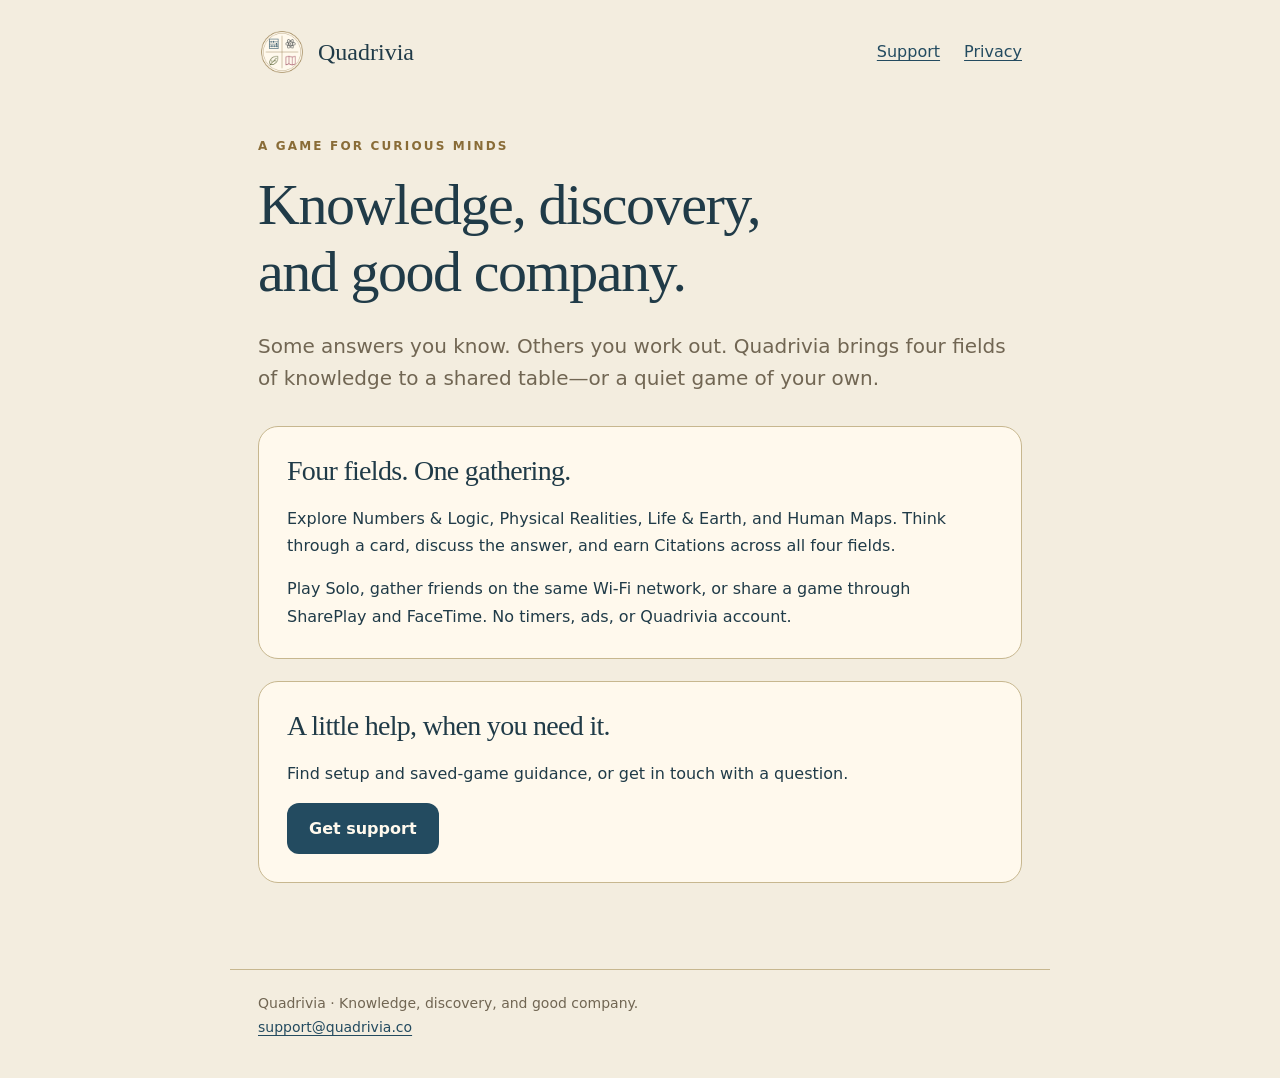
==== index.html @ 1aecd6c5 "Publish Quadrivia support and privacy pages" ====
<!doctype html><html lang="en"><head><meta charset="utf-8"><meta name="viewport" content="width=device-width,initial-scale=1"><meta name="description" content="Knowledge meets discovery"><title>Knowledge meets discovery · Quadrivia</title><link rel="stylesheet" href="style.css"><link rel="icon" href="icon.png"></head><body><header><a href=""><img src="icon.png" alt="">Quadrivia</a><nav aria-label="Main navigation"><a href="support/">Support</a><a href="privacy/">Privacy</a></nav></header><main><p class="eyebrow">A game for curious minds</p><h1>Knowledge, discovery,<br>and good company.</h1><p class="intro">Some answers you know. Others you work out. Quadrivia brings four fields of knowledge to a shared table—or a quiet game of your own.</p><section><h2>Four fields. One gathering.</h2><p>Explore Numbers &amp; Logic, Physical Realities, Life &amp; Earth, and Human Maps. Think through a card, discuss the answer, and earn Citations across all four fields.</p><p>Play Solo, gather friends on the same Wi-Fi network, or share a game through SharePlay and FaceTime. No timers, ads, or Quadrivia account.</p></section><section><h2>A little help, when you need it.</h2><p>Find setup and saved-game guidance, or get in touch with a question.</p><a class="button" href="support/">Get support</a></section></main><footer>Quadrivia · Knowledge, discovery, and good company.<br><a href="mailto:support@quadrivia.co">support@quadrivia.co</a></footer></body></html>
---- style.css ----
*{box-sizing:border-box}html{color-scheme:light dark}body{margin:0;background:#f3eddf;color:#203b48;font-family:system-ui,-apple-system,BlinkMacSystemFont,sans-serif;line-height:1.7}a{color:#234b60;text-underline-offset:.2em}header,main,footer{max-width:820px;margin:auto;padding:28px}header{display:flex;align-items:center;justify-content:space-between;gap:24px;flex-wrap:wrap}nav{display:flex;gap:24px}header>a{display:flex;align-items:center;gap:12px;text-decoration:none;color:inherit;font-family:Georgia,serif;font-size:24px}header img{width:48px;height:48px;border-radius:12px}main{padding-top:32px;padding-bottom:64px}h1,h2{font-family:Georgia,serif;font-weight:400;line-height:1.15;letter-spacing:-.025em}h1{font-size:clamp(38px,7vw,58px);margin:12px 0 24px}h2{font-size:28px;margin:0 0 18px}p{margin:0 0 16px}.eyebrow{font-size:12px;letter-spacing:.18em;text-transform:uppercase;color:#896c37;font-weight:600}.intro{font-size:20px;line-height:1.6;color:#716653;margin-bottom:32px}section{background:#fff9ed;border:1px solid #c7b78f;border-radius:20px;padding:28px;margin:22px 0}.button{display:inline-block;background:#234b60;color:#fff9ed;border-radius:12px;padding:12px 22px;text-decoration:none;font-weight:600}li{margin-bottom:10px}.quiet,footer{font-size:14px;color:#716653}footer{border-top:1px solid #c7b78f;padding-top:22px;padding-bottom:38px}a:focus-visible{outline:3px solid #896c37;outline-offset:5px}section p:last-child{margin-bottom:0}@media(max-width:520px){header,main,footer{padding-left:20px;padding-right:20px}section{padding:22px}nav{gap:18px}}@media(prefers-color-scheme:dark){body{background:#101d24;color:#f1e7d0}section{background:#1c2e37;border-color:#657269}a{color:#dcc99c}.intro,.quiet,footer{color:#c2baa7}.eyebrow{color:#d4bc83}.button{background:#dcc99c;color:#17313f}footer{border-color:#657269}}
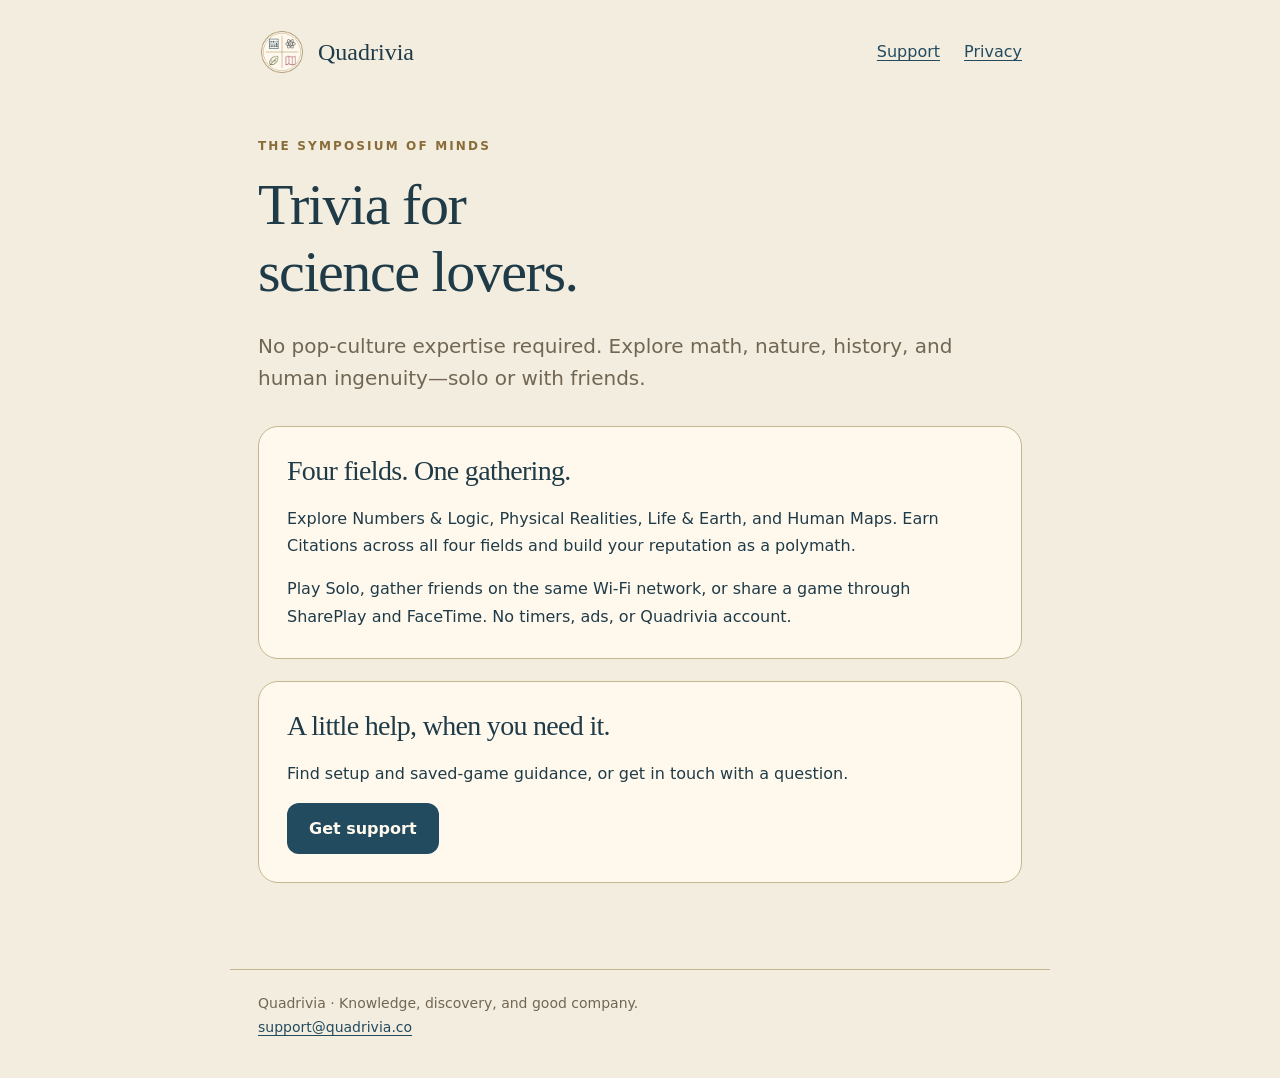
==== commit 580034f1: "Lead Quadrivia’s website with science-first positioning" ====
--- a/index.html
+++ b/index.html
@@ -1 +1 @@
-<!doctype html><html lang="en"><head><meta charset="utf-8"><meta name="viewport" content="width=device-width,initial-scale=1"><meta name="description" content="Knowledge meets discovery"><title>Knowledge meets discovery · Quadrivia</title><link rel="stylesheet" href="style.css"><link rel="icon" href="icon.png"></head><body><header><a href=""><img src="icon.png" alt="">Quadrivia</a><nav aria-label="Main navigation"><a href="support/">Support</a><a href="privacy/">Privacy</a></nav></header><main><p class="eyebrow">A game for curious minds</p><h1>Knowledge, discovery,<br>and good company.</h1><p class="intro">Some answers you know. Others you work out. Quadrivia brings four fields of knowledge to a shared table—or a quiet game of your own.</p><section><h2>Four fields. One gathering.</h2><p>Explore Numbers &amp; Logic, Physical Realities, Life &amp; Earth, and Human Maps. Think through a card, discuss the answer, and earn Citations across all four fields.</p><p>Play Solo, gather friends on the same Wi-Fi network, or share a game through SharePlay and FaceTime. No timers, ads, or Quadrivia account.</p></section><section><h2>A little help, when you need it.</h2><p>Find setup and saved-game guidance, or get in touch with a question.</p><a class="button" href="support/">Get support</a></section></main><footer>Quadrivia · Knowledge, discovery, and good company.<br><a href="mailto:support@quadrivia.co">support@quadrivia.co</a></footer></body></html>+<!doctype html><html lang="en"><head><meta charset="utf-8"><meta name="viewport" content="width=device-width,initial-scale=1"><meta name="description" content="Trivia for science lovers. No pop-culture expertise required. Explore math, nature, history, and human ingenuity."><title>Trivia for science lovers · Quadrivia</title><link rel="stylesheet" href="style.css"><link rel="icon" href="icon.png"></head><body><header><a href=""><img src="icon.png" alt="">Quadrivia</a><nav aria-label="Main navigation"><a href="support/">Support</a><a href="privacy/">Privacy</a></nav></header><main><p class="eyebrow">The Symposium of Minds</p><h1>Trivia for<br>science lovers.</h1><p class="intro">No pop-culture expertise required. Explore math, nature, history, and human ingenuity—solo or with friends.</p><section><h2>Four fields. One gathering.</h2><p>Explore Numbers &amp; Logic, Physical Realities, Life &amp; Earth, and Human Maps. Earn Citations across all four fields and build your reputation as a polymath.</p><p>Play Solo, gather friends on the same Wi-Fi network, or share a game through SharePlay and FaceTime. No timers, ads, or Quadrivia account.</p></section><section><h2>A little help, when you need it.</h2><p>Find setup and saved-game guidance, or get in touch with a question.</p><a class="button" href="support/">Get support</a></section></main><footer>Quadrivia · Knowledge, discovery, and good company.<br><a href="mailto:support@quadrivia.co">support@quadrivia.co</a></footer></body></html>
